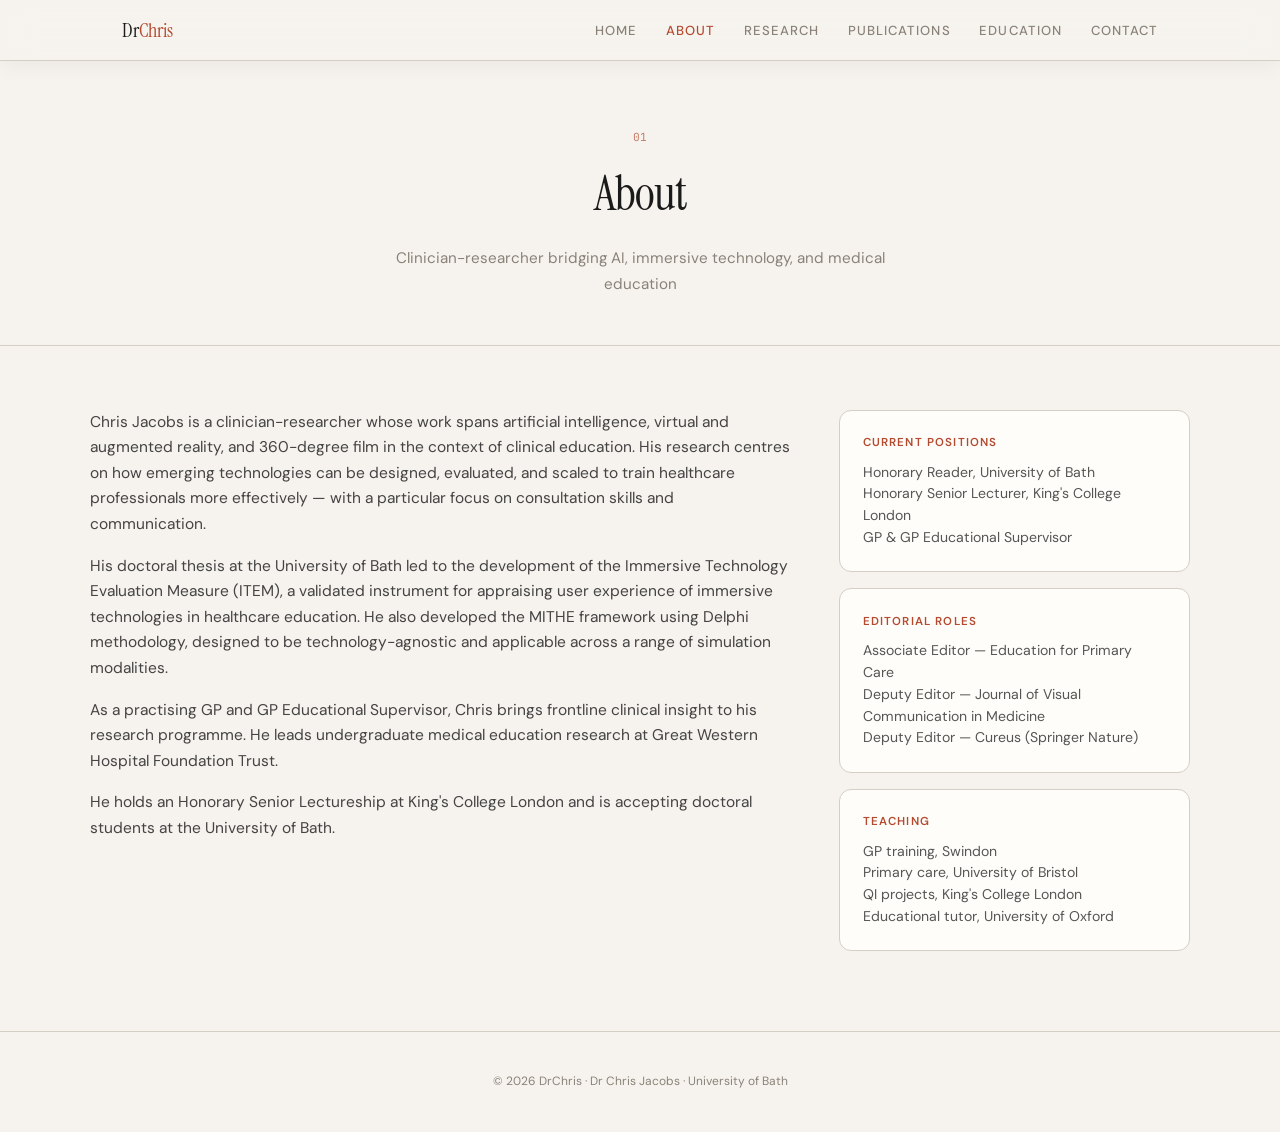
==== about.html @ 88f247f2 "Add files via upload" ====
<!DOCTYPE html>
<html lang="en">
<head>
<meta charset="UTF-8">
<meta name="viewport" content="width=device-width, initial-scale=1.0">
<title>About — DrChris</title>
<link rel="stylesheet" href="styles.css">
</head>
<body>

<nav id="navbar" class="nav-light">
  <div class="nav-inner">
    <a href="index.html" class="nav-name">Dr<span>Chris</span></a>
    <ul class="nav-links">
      <li><a href="index.html">Home</a></li>
      <li><a href="about.html" class="active">About</a></li>
      <li><a href="research.html">Research</a></li>
      <li><a href="publications.html">Publications</a></li>
      <li><a href="education.html">Education</a></li>
      <li><a href="contact.html">Contact</a></li>
    </ul>
  </div>
</nav>

<div class="page-header">
  <span class="section-number">01</span>
  <h1>About</h1>
  <p>Clinician-researcher bridging AI, immersive technology, and medical education</p>
</div>

<section>
  <div class="section-inner">
    <div class="about-grid">
      <div class="about-text">
        <p>Chris Jacobs is a clinician-researcher whose work spans artificial intelligence, virtual and augmented reality, and 360-degree film in the context of clinical education. His research centres on how emerging technologies can be designed, evaluated, and scaled to train healthcare professionals more effectively — with a particular focus on consultation skills and communication.</p>
        <p>His doctoral thesis at the University of Bath led to the development of the Immersive Technology Evaluation Measure (ITEM), a validated instrument for appraising user experience of immersive technologies in healthcare education. He also developed the MITHE framework using Delphi methodology, designed to be technology-agnostic and applicable across a range of simulation modalities.</p>
        <p>As a practising GP and GP Educational Supervisor, Chris brings frontline clinical insight to his research programme. He leads undergraduate medical education research at Great Western Hospital Foundation Trust.</p>
        <p>He holds an Honorary Senior Lectureship at King's College London and is accepting doctoral students at the University of Bath.</p>
      </div>
      <div class="about-sidebar">
        <div class="role-card">
          <h4>Current Positions</h4>
          <p>Honorary Reader, University of Bath<br>
          Honorary Senior Lecturer, King's College London<br>
          GP &amp; GP Educational Supervisor</p>
        </div>
        <div class="role-card">
          <h4>Editorial Roles</h4>
          <p>Associate Editor — Education for Primary Care<br>
          Deputy Editor — Journal of Visual Communication in Medicine<br>
          Deputy Editor — Cureus (Springer Nature)</p>
        </div>
        <div class="role-card">
          <h4>Teaching</h4>
          <p>GP training, Swindon<br>
          Primary care, University of Bristol<br>
          QI projects, King's College London<br>
          Educational tutor, University of Oxford</p>
        </div>
      </div>
    </div>
  </div>
</section>

<footer>
  <p>&copy; 2026 DrChris · Dr Chris Jacobs · University of Bath</p>
</footer>

<script>
const observer = new IntersectionObserver((entries) => {
  entries.forEach(e => { if (e.isIntersecting) e.target.classList.add('visible'); });
}, { threshold: 0.1 });
document.querySelectorAll('.fade-in').forEach(el => observer.observe(el));
</script>
</body>
</html>
---- styles.css ----
@import url('https://fonts.googleapis.com/css2?family=Instrument+Serif:ital@0;1&family=DM+Sans:ital,wght@0,300;0,400;0,500;0,600;1,400&family=JetBrains+Mono:wght@400&display=swap');

:root {
  --ink: #1a1a1a;
  --paper: #f6f3ee;
  --accent: #b44a2f;
  --accent-light: #e8d5cd;
  --muted: #8a8278;
  --rule: #d4cec4;
  --card-bg: #fffdf9;
  --section-alt: #efeae2;
}

*, *::before, *::after { margin: 0; padding: 0; box-sizing: border-box; }
html { scroll-behavior: smooth; }

body {
  font-family: 'DM Sans', sans-serif;
  background: var(--paper);
  color: var(--ink);
  line-height: 1.65;
  font-weight: 400;
  -webkit-font-smoothing: antialiased;
}

::selection { background: var(--accent); color: #fff; }

/* ===== NAV ===== */
nav {
  position: fixed; top: 0; left: 0; right: 0; z-index: 100;
  transition: background 0.4s, box-shadow 0.3s, border-color 0.4s;
}

nav.nav-dark {
  background: transparent;
  border-bottom: 1px solid rgba(255,255,255,0.08);
}
nav.nav-dark.scrolled {
  background: rgba(246, 243, 238, 0.92);
  backdrop-filter: blur(16px); -webkit-backdrop-filter: blur(16px);
  box-shadow: 0 2px 24px rgba(0,0,0,0.06);
  border-color: var(--rule);
}
nav.nav-dark .nav-name { color: rgba(255,255,255,0.95); }
nav.nav-dark .nav-links a { color: rgba(255,255,255,0.6); }
nav.nav-dark .nav-links a:hover { color: #fff; }
nav.nav-dark .nav-links a.active { color: #fff; border-bottom-color: var(--accent); }
nav.nav-dark.scrolled .nav-name,
nav.nav-dark.scrolled .nav-links a { color: var(--ink); }
nav.nav-dark.scrolled .nav-links a:hover,
nav.nav-dark.scrolled .nav-links a.active { color: var(--accent); }

nav.nav-light {
  background: rgba(246, 243, 238, 0.92);
  backdrop-filter: blur(16px); -webkit-backdrop-filter: blur(16px);
  box-shadow: 0 2px 24px rgba(0,0,0,0.06);
  border-bottom: 1px solid var(--rule);
}
nav.nav-light .nav-name { color: var(--ink); }
nav.nav-light .nav-links a { color: var(--muted); }
nav.nav-light .nav-links a:hover,
nav.nav-light .nav-links a.active { color: var(--accent); }

nav .nav-inner {
  max-width: 1100px; margin: 0 auto; padding: 0.85rem 2rem;
  display: flex; align-items: center; justify-content: space-between;
}

nav .nav-name {
  font-family: 'Instrument Serif', serif; font-size: 1.25rem;
  text-decoration: none; transition: color 0.4s;
  letter-spacing: -0.01em;
}
nav .nav-name span {
  color: var(--accent);
}

nav .nav-links { display: flex; gap: 1.8rem; list-style: none; }
nav .nav-links a {
  text-decoration: none; font-size: 0.82rem;
  font-weight: 500; text-transform: uppercase; letter-spacing: 0.08em;
  transition: color 0.3s;
  padding-bottom: 2px;
  border-bottom: 2px solid transparent;
}

/* Mobile hamburger */
.nav-toggle { display: none; background: none; border: none; cursor: pointer; padding: 0.5rem; }
.nav-toggle span {
  display: block; width: 22px; height: 2px; margin: 5px 0;
  background: var(--ink); transition: all 0.3s;
}

/* ===== PAGE HEADER (for inner pages) ===== */
.page-header {
  padding: 8rem 2rem 3rem;
  text-align: center;
  border-bottom: 1px solid var(--rule);
}
.page-header .section-number {
  font-family: 'JetBrains Mono', monospace; font-size: 0.7rem;
  color: var(--accent); opacity: 0.7; display: block; margin-bottom: 0.5rem;
}
.page-header h1 {
  font-family: 'Instrument Serif', serif;
  font-size: clamp(2rem, 4vw, 3rem);
  font-weight: 400; letter-spacing: -0.02em;
}
.page-header p {
  margin-top: 0.8rem; color: var(--muted); font-size: 0.95rem; max-width: 500px; margin-inline: auto;
}

/* ===== SECTIONS ===== */
section { padding: 4rem 2rem; }
section.alt { background: var(--section-alt); }
.section-inner { max-width: 1100px; margin: 0 auto; }

.section-header {
  display: flex; align-items: baseline; gap: 1rem; margin-bottom: 3rem;
}
.section-number {
  font-family: 'JetBrains Mono', monospace; font-size: 0.7rem;
  color: var(--accent); opacity: 0.7;
}
h2 {
  font-family: 'Instrument Serif', serif; font-size: 2.2rem;
  font-weight: 400; letter-spacing: -0.015em;
}

/* ===== HERO ===== */
.hero {
  min-height: 100vh;
  display: flex; align-items: center; justify-content: center;
  padding: 6rem 2rem 4rem;
  position: relative; overflow: hidden;
  background: #0e1117;
  color: #fff;
}

.hero::before {
  content: '';
  position: absolute; inset: 0;
  background:
    radial-gradient(ellipse 60% 50% at 15% 80%, rgba(180, 74, 47, 0.35) 0%, transparent 70%),
    radial-gradient(ellipse 50% 60% at 85% 20%, rgba(100, 140, 200, 0.2) 0%, transparent 70%),
    radial-gradient(ellipse 80% 40% at 50% 50%, rgba(180, 74, 47, 0.08) 0%, transparent 60%);
  animation: meshDrift 12s ease-in-out infinite alternate;
}

@keyframes meshDrift {
  0% { transform: scale(1) translate(0, 0); }
  100% { transform: scale(1.08) translate(-20px, 10px); }
}

.hero::after {
  content: '';
  position: absolute; inset: 0;
  background-image:
    linear-gradient(rgba(255,255,255,0.03) 1px, transparent 1px),
    linear-gradient(90deg, rgba(255,255,255,0.03) 1px, transparent 1px);
  background-size: 60px 60px;
  pointer-events: none;
}

.hero-orb { position: absolute; border-radius: 50%; pointer-events: none; filter: blur(1px); }
.hero-orb-1 {
  width: 320px; height: 320px; top: 8%; right: 5%;
  background: radial-gradient(circle, rgba(180,74,47,0.3) 0%, transparent 70%);
  animation: orbFloat1 8s ease-in-out infinite;
}
.hero-orb-2 {
  width: 200px; height: 200px; bottom: 12%; left: 8%;
  background: radial-gradient(circle, rgba(100,160,220,0.2) 0%, transparent 70%);
  animation: orbFloat2 10s ease-in-out infinite;
}
.hero-orb-3 {
  width: 140px; height: 140px; top: 30%; left: 35%;
  background: radial-gradient(circle, rgba(180,74,47,0.15) 0%, transparent 70%);
  animation: orbFloat3 7s ease-in-out infinite;
}

@keyframes orbFloat1 { 0%, 100% { transform: translate(0,0) scale(1); } 50% { transform: translate(-30px,20px) scale(1.1); } }
@keyframes orbFloat2 { 0%, 100% { transform: translate(0,0); } 50% { transform: translate(20px,-25px); } }
@keyframes orbFloat3 { 0%, 100% { transform: translate(0,0) scale(1); } 50% { transform: translate(15px,15px) scale(0.9); } }

.hero-content {
  position: relative; z-index: 2;
  max-width: 1100px; margin: 0 auto; width: 100%;
  display: grid; grid-template-columns: 1.15fr 0.85fr; gap: 4rem; align-items: center;
}

.hero-text { animation: heroFadeUp 1s ease both; }
.hero-right { animation: heroFadeUp 1s 0.2s ease both; }

@keyframes heroFadeUp {
  from { opacity: 0; transform: translateY(40px); }
  to { opacity: 1; transform: translateY(0); }
}

.hero-label {
  display: inline-flex; align-items: center; gap: 0.5rem;
  font-size: 0.7rem; text-transform: uppercase; letter-spacing: 0.16em;
  color: rgba(255,255,255,0.5); font-weight: 500; margin-bottom: 1.6rem;
}
.hero-label::before {
  content: ''; display: inline-block; width: 28px; height: 1px; background: var(--accent);
}

.hero h1 {
  font-family: 'Instrument Serif', serif;
  font-size: clamp(2.8rem, 5.5vw, 4.4rem);
  line-height: 1.06; font-weight: 400; letter-spacing: -0.025em;
  margin-bottom: 1.6rem; color: #fff;
}
.hero h1 em {
  font-style: italic;
  background: linear-gradient(135deg, #e07a5a, #c45a38);
  -webkit-background-clip: text; -webkit-text-fill-color: transparent;
  background-clip: text;
}

.hero-bio {
  font-size: 1.05rem; color: rgba(255,255,255,0.55);
  max-width: 500px; margin-bottom: 2.2rem; line-height: 1.75;
}

.hero-tags { display: flex; flex-wrap: wrap; gap: 0.5rem; margin-bottom: 2rem; }
.hero-tags span {
  display: inline-flex; align-items: center; gap: 0.35rem;
  background: rgba(255,255,255,0.06); border: 1px solid rgba(255,255,255,0.1);
  padding: 0.45rem 0.9rem; border-radius: 100px;
  font-size: 0.76rem; color: rgba(255,255,255,0.65); font-weight: 500;
  backdrop-filter: blur(8px); transition: border-color 0.2s, color 0.2s;
}
.hero-tags span:hover { border-color: var(--accent); color: rgba(255,255,255,0.9); }
.hero-tags .tag-dot { width: 5px; height: 5px; border-radius: 50%; background: var(--accent); }

.hero-cta {
  display: inline-flex; align-items: center; gap: 0.5rem;
  color: var(--accent); font-size: 0.84rem; font-weight: 600;
  text-decoration: none; letter-spacing: 0.04em; transition: gap 0.2s;
}
.hero-cta:hover { gap: 0.8rem; }
.hero-cta svg { transition: transform 0.2s; }
.hero-cta:hover svg { transform: translateX(3px); }

.hero-portrait { display: flex; justify-content: center; margin-bottom: 1.6rem; }
.hero-portrait img {
  width: 180px; height: 180px; border-radius: 50%;
  object-fit: cover; object-position: center top;
  border: 3px solid rgba(255,255,255,0.1);
  box-shadow: 0 0 0 6px rgba(180,74,47,0.15), 0 20px 60px rgba(0,0,0,0.4);
  transition: transform 0.3s, box-shadow 0.3s;
}
.hero-portrait img:hover {
  transform: scale(1.04);
  box-shadow: 0 0 0 6px rgba(180,74,47,0.25), 0 24px 70px rgba(0,0,0,0.5);
}

.hero-stats { display: grid; grid-template-columns: 1fr 1fr; gap: 0.9rem; }
.hero-stat {
  background: rgba(255,255,255,0.04);
  border: 1px solid rgba(255,255,255,0.08);
  border-radius: 16px; padding: 1.6rem 1.2rem; text-align: center;
  backdrop-filter: blur(12px);
  transition: transform 0.25s, border-color 0.25s, background 0.25s;
}
.hero-stat:hover {
  transform: translateY(-4px);
  border-color: rgba(180,74,47,0.4); background: rgba(255,255,255,0.07);
}
.hero-stat .num {
  font-family: 'Instrument Serif', serif; font-size: 2.6rem; line-height: 1;
  background: linear-gradient(135deg, #fff, rgba(255,255,255,0.7));
  -webkit-background-clip: text; -webkit-text-fill-color: transparent;
  background-clip: text; margin-bottom: 0.35rem;
}
.hero-stat .lbl {
  font-size: 0.68rem; text-transform: uppercase; letter-spacing: 0.12em;
  color: rgba(255,255,255,0.4); font-weight: 500;
}

.hero-keywords {
  margin-top: 1.2rem; padding: 1.2rem 1.4rem;
  background: rgba(255,255,255,0.03);
  border: 1px solid rgba(255,255,255,0.06); border-radius: 14px;
}
.hero-keywords h4 {
  font-size: 0.62rem; text-transform: uppercase; letter-spacing: 0.14em;
  color: rgba(255,255,255,0.3); margin-bottom: 0.7rem; font-weight: 600;
}
.hero-keywords p {
  font-family: 'JetBrains Mono', monospace;
  font-size: 0.72rem; color: rgba(255,255,255,0.35); line-height: 1.9;
}
.hero-keywords p span { color: var(--accent); }

.scroll-hint {
  position: absolute; bottom: 2rem; left: 50%; transform: translateX(-50%);
  z-index: 2; display: flex; flex-direction: column; align-items: center; gap: 0.5rem;
  animation: heroFadeUp 1s 0.6s ease both;
}
.scroll-hint span {
  font-size: 0.62rem; text-transform: uppercase; letter-spacing: 0.16em;
  color: rgba(255,255,255,0.25); font-weight: 500;
}
.scroll-line {
  width: 1px; height: 32px; background: rgba(255,255,255,0.15);
  position: relative; overflow: hidden;
}
.scroll-line::after {
  content: ''; position: absolute; top: -100%; left: 0;
  width: 100%; height: 100%; background: var(--accent);
  animation: scrollPulse 2s ease-in-out infinite;
}
@keyframes scrollPulse { 0% { top: -100%; } 50% { top: 100%; } 100% { top: 100%; } }

/* ===== ABOUT ===== */
.about-grid { display: grid; grid-template-columns: 2fr 1fr; gap: 3rem; }
.about-text p { margin-bottom: 1rem; color: #444; font-size: 0.97rem; }

.role-card {
  background: var(--card-bg); border: 1px solid var(--rule);
  border-radius: 12px; padding: 1.4rem; margin-bottom: 1rem;
}
.role-card h4 {
  font-size: 0.72rem; text-transform: uppercase; letter-spacing: 0.1em;
  color: var(--accent); margin-bottom: 0.6rem; font-weight: 600;
}
.role-card p { font-size: 0.88rem; color: #555; line-height: 1.55; }

/* ===== RESEARCH ===== */
.research-areas {
  display: grid; grid-template-columns: repeat(3, 1fr); gap: 1.2rem; margin-bottom: 3rem;
}
.area-card {
  border: 1px solid var(--rule); border-radius: 12px;
  padding: 1.8rem 1.5rem; background: var(--card-bg);
  position: relative; overflow: hidden;
  transition: border-color 0.2s, transform 0.2s;
}
.area-card:hover { border-color: var(--accent); transform: translateY(-2px); }
.area-card::after {
  content: ''; position: absolute; top: 0; left: 0;
  width: 100%; height: 3px; background: var(--accent);
  transform: scaleX(0); transition: transform 0.3s; transform-origin: left;
}
.area-card:hover::after { transform: scaleX(1); }
.area-card h3 { font-family: 'Instrument Serif', serif; font-size: 1.2rem; margin-bottom: 0.7rem; font-weight: 400; }
.area-card p { font-size: 0.84rem; color: var(--muted); line-height: 1.6; }

.framework-row { display: grid; grid-template-columns: 1fr 1fr; gap: 1.5rem; }
.framework-card {
  background: var(--card-bg); border: 1px solid var(--rule);
  border-radius: 14px; padding: 2rem;
  transition: transform 0.2s, box-shadow 0.2s;
}
.framework-card:hover { transform: translateY(-3px); box-shadow: 0 12px 40px rgba(0,0,0,0.06); }
.framework-card h3 { font-family: 'Instrument Serif', serif; font-size: 1.4rem; margin-bottom: 0.4rem; }
.framework-card .abbr {
  font-family: 'JetBrains Mono', monospace; font-size: 0.7rem;
  color: var(--accent); margin-bottom: 0.8rem; display: block;
}
.framework-card p { font-size: 0.88rem; color: #555; line-height: 1.6; }

/* ===== PUBLICATIONS ===== */
.pub-list { list-style: none; }
.pub-item {
  border-bottom: 1px solid var(--rule); padding: 1.6rem 0;
  display: grid; grid-template-columns: 80px 1fr auto;
  gap: 1.2rem; align-items: start;
}
.pub-item:first-child { border-top: 1px solid var(--rule); }
.pub-year {
  font-family: 'JetBrains Mono', monospace; font-size: 0.78rem;
  color: var(--accent); padding-top: 0.2rem;
}
.pub-title {
  font-family: 'Instrument Serif', serif; font-size: 1.05rem;
  line-height: 1.45; margin-bottom: 0.35rem;
}
.pub-meta { font-size: 0.78rem; color: var(--muted); }
.pub-journal {
  display: inline-block; background: var(--accent-light); color: var(--accent);
  padding: 0.15rem 0.55rem; border-radius: 4px; font-size: 0.68rem;
  font-weight: 600; text-transform: uppercase; letter-spacing: 0.04em; white-space: nowrap;
}

/* ===== EDUCATION ===== */
.timeline { position: relative; padding-left: 2.4rem; }
.timeline::before {
  content: ''; position: absolute; left: 0.45rem; top: 0.4rem; bottom: 0.4rem;
  width: 1px; background: var(--rule);
}
.timeline-item { position: relative; margin-bottom: 2rem; }
.timeline-item::before {
  content: ''; position: absolute; left: -2.05rem; top: 0.4rem;
  width: 9px; height: 9px; border-radius: 50%;
  background: var(--paper); border: 2px solid var(--accent);
}
.timeline-item h3 { font-family: 'Instrument Serif', serif; font-size: 1.15rem; font-weight: 400; margin-bottom: 0.2rem; }
.timeline-item .institution { font-size: 0.88rem; color: var(--accent); margin-bottom: 0.15rem; }
.timeline-item .year { font-family: 'JetBrains Mono', monospace; font-size: 0.72rem; color: var(--muted); }

.awards-grid { display: grid; grid-template-columns: repeat(2, 1fr); gap: 1rem; }
.award-card {
  display: flex; align-items: flex-start; gap: 1rem;
  background: var(--card-bg); border: 1px solid var(--rule);
  border-radius: 12px; padding: 1.4rem;
}
.award-icon {
  width: 36px; height: 36px; border-radius: 50%;
  background: var(--accent-light); display: flex;
  align-items: center; justify-content: center; flex-shrink: 0;
  color: var(--accent); font-size: 0.9rem;
}
.award-card h4 { font-size: 0.92rem; font-weight: 500; margin-bottom: 0.2rem; }
.award-card p { font-size: 0.78rem; color: var(--muted); }

/* ===== CONTACT ===== */
.contact-inner { text-align: center; max-width: 560px; margin: 0 auto; }
.contact-inner p { font-size: 1rem; color: #555; margin-bottom: 2rem; }
.contact-links { display: flex; justify-content: center; gap: 1rem; flex-wrap: wrap; }
.contact-links a {
  display: inline-flex; align-items: center; gap: 0.4rem;
  padding: 0.7rem 1.4rem; border: 1px solid var(--rule);
  border-radius: 100px; text-decoration: none; color: var(--ink);
  font-size: 0.84rem; font-weight: 500; transition: all 0.2s; background: var(--card-bg);
}
.contact-links a:hover {
  border-color: var(--accent); color: var(--accent);
  transform: translateY(-2px); box-shadow: 0 4px 16px rgba(0,0,0,0.06);
}

/* ===== FOOTER ===== */
footer {
  text-align: center; padding: 2.5rem 2rem;
  font-size: 0.75rem; color: var(--muted); border-top: 1px solid var(--rule);
}

/* ===== ANIMATION ===== */
.fade-in {
  opacity: 0; transform: translateY(24px);
  transition: opacity 0.6s ease, transform 0.6s ease;
}
.fade-in.visible { opacity: 1; transform: translateY(0); }

/* ===== RESPONSIVE ===== */
@media (max-width: 900px) {
  .hero-content { grid-template-columns: 1fr; gap: 2.5rem; }
  .hero { min-height: auto; padding: 8rem 1.5rem 4rem; }
  .hero-stats { grid-template-columns: 1fr 1fr; }
  .hero h1 { font-size: 2.6rem; }
  .hero-portrait img { width: 140px; height: 140px; }
}
@media (max-width: 768px) {
  .about-grid { grid-template-columns: 1fr; }
  .research-areas { grid-template-columns: 1fr; }
  .pub-item { grid-template-columns: 60px 1fr; }
  .pub-journal { display: none; }
  .framework-row { grid-template-columns: 1fr; }
  .awards-grid { grid-template-columns: 1fr; }
  section { padding: 3.5rem 1.2rem; }
  nav .nav-links { gap: 1rem; }
  nav .nav-links a { font-size: 0.72rem; }
  .nav-toggle { display: block; }
  .nav-links-wrap {
    display: none; position: absolute; top: 100%; left: 0; right: 0;
    background: var(--paper); border-bottom: 1px solid var(--rule);
    padding: 1rem 2rem; flex-direction: column; gap: 0.8rem;
  }
  .nav-links-wrap.open { display: flex; }
  nav .nav-links { flex-direction: column; gap: 0.8rem; }
}
@media (max-width: 480px) {
  .hero { padding: 7rem 1.2rem 3rem; }
  .scroll-hint { display: none; }
}
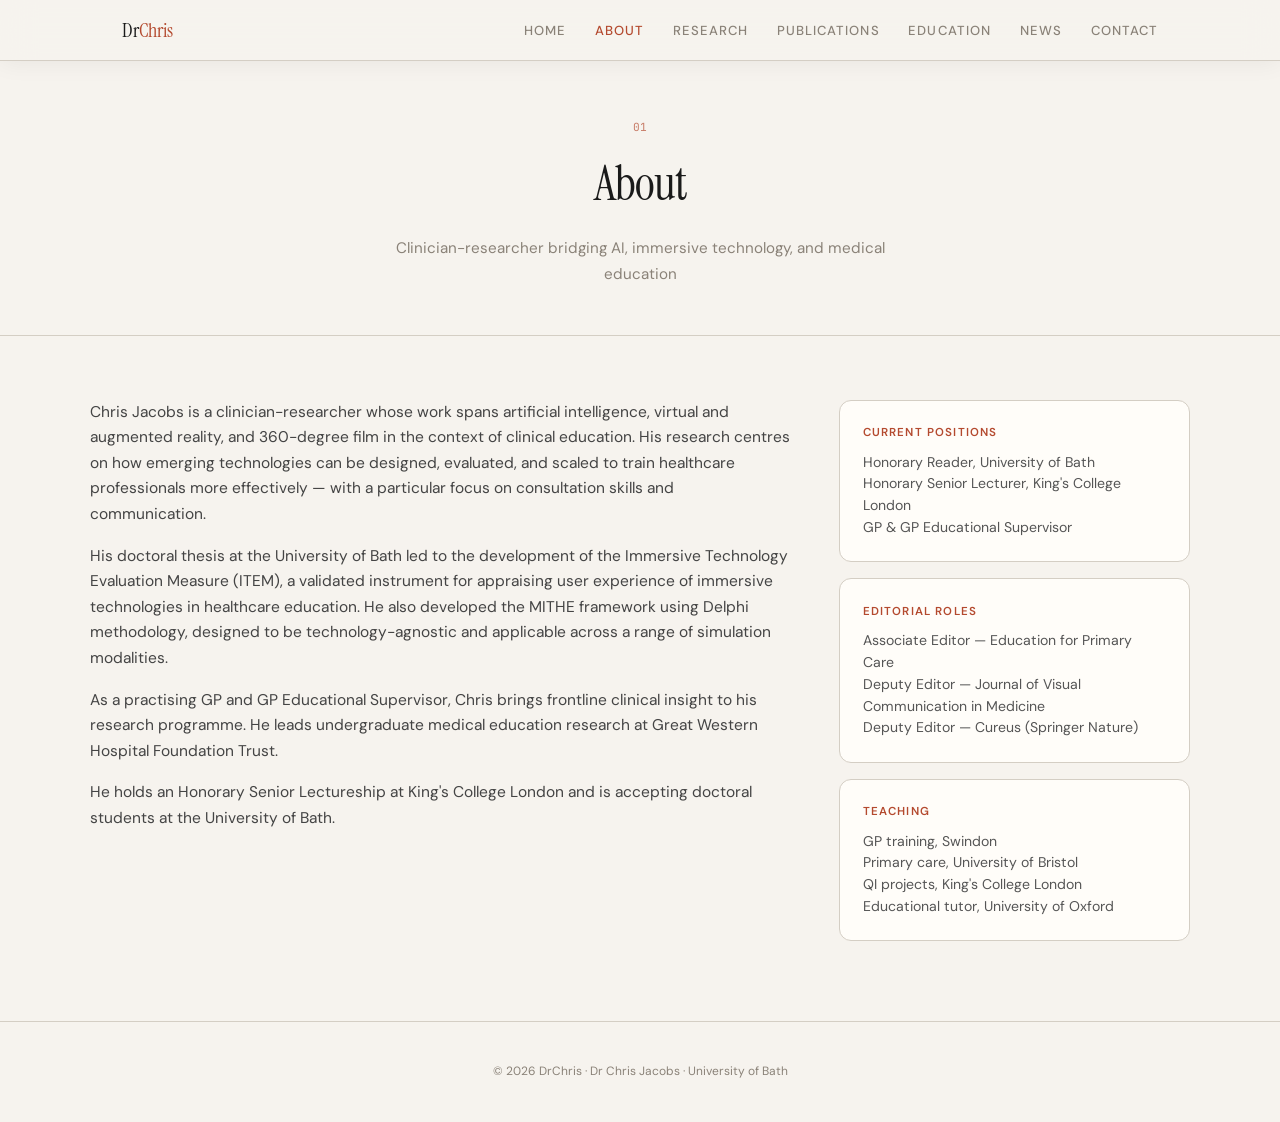
==== commit 2a72966c: "Add files via upload" ====
--- a/about.html
+++ b/about.html
@@ -5,6 +5,7 @@
 <meta name="viewport" content="width=device-width, initial-scale=1.0">
 <title>About — DrChris</title>
 <link rel="stylesheet" href="styles.css">
+<style>body { padding-top: 70px; }</style>
 </head>
 <body>
 
@@ -17,6 +18,7 @@
       <li><a href="research.html">Research</a></li>
       <li><a href="publications.html">Publications</a></li>
       <li><a href="education.html">Education</a></li>
+      <li><a href="news.html">News</a></li>
       <li><a href="contact.html">Contact</a></li>
     </ul>
   </div>
--- a/styles.css
+++ b/styles.css
@@ -93,7 +93,7 @@
 
 /* ===== PAGE HEADER (for inner pages) ===== */
 .page-header {
-  padding: 8rem 2rem 3rem;
+  padding: 3rem 2rem 3rem;
   text-align: center;
   border-bottom: 1px solid var(--rule);
 }
